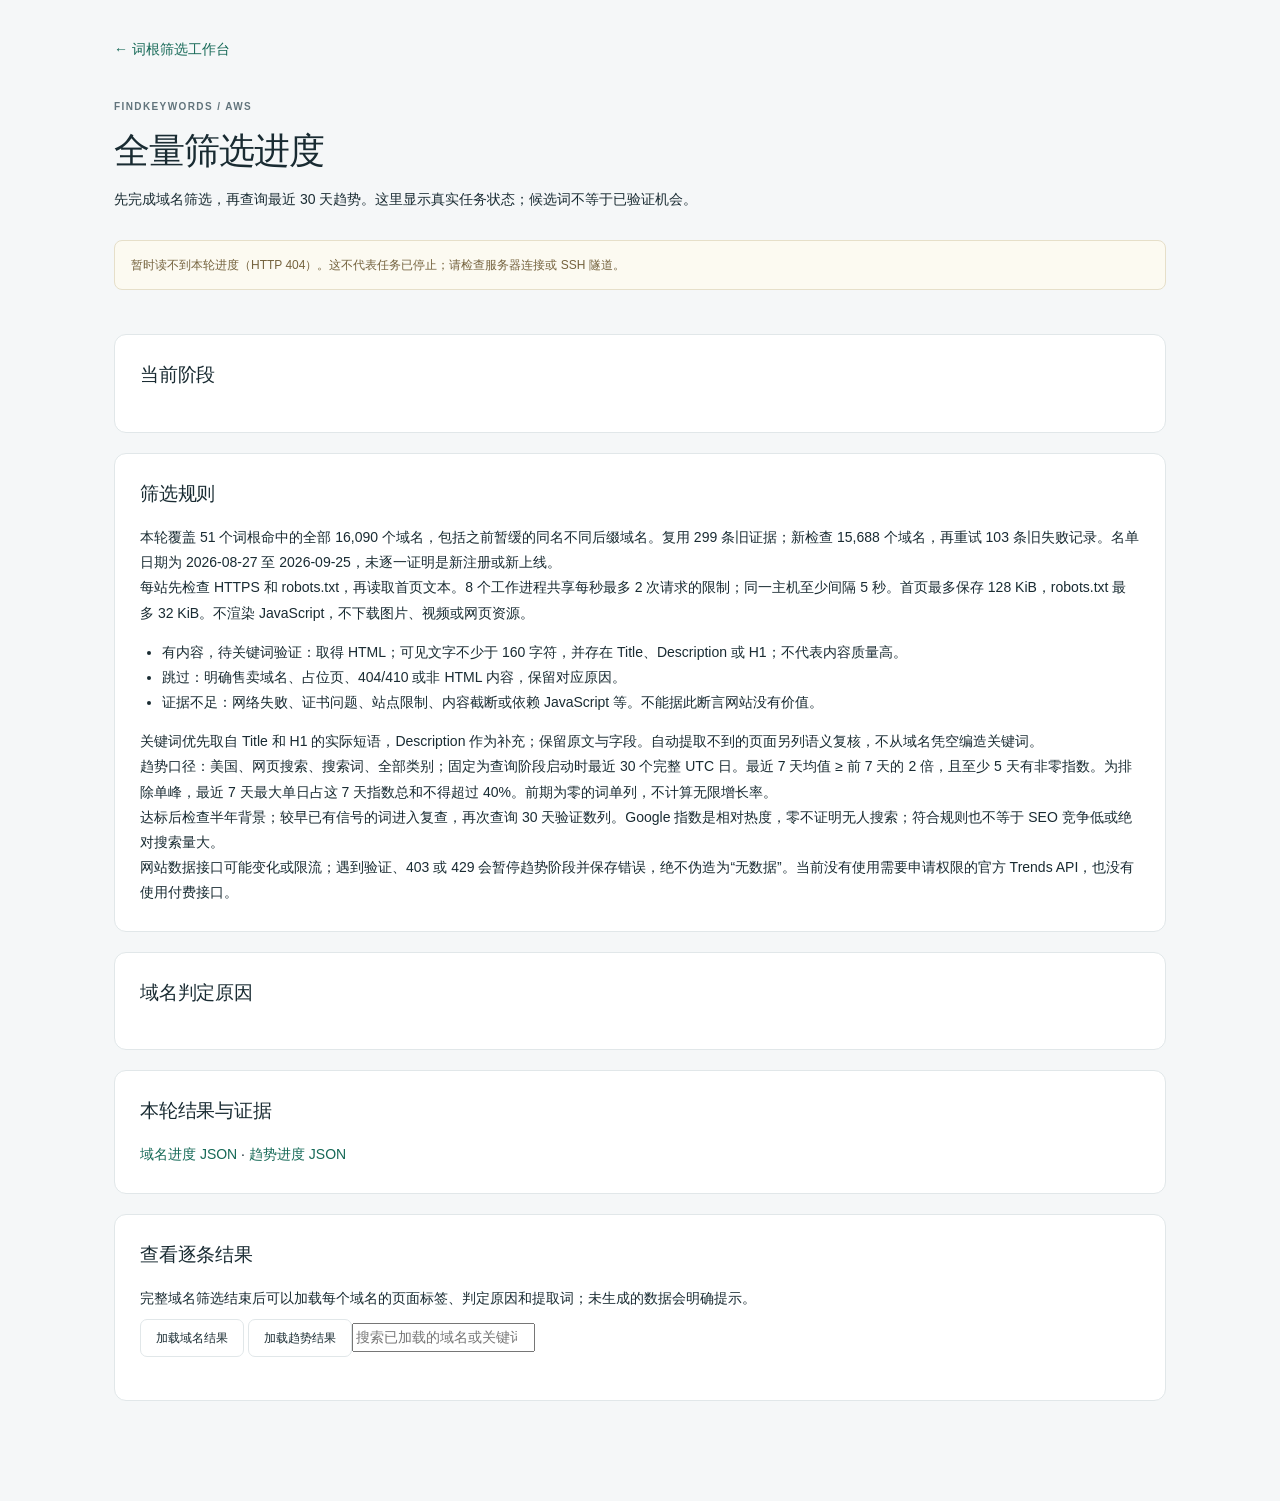
==== site/full-run.html @ 3d9334eb "Run all remaining root domains on AWS with sequential Trends review" ====
<!doctype html>
<html lang="zh-CN">
<head>
<meta charset="utf-8"><meta name="viewport" content="width=device-width,initial-scale=1">
<meta http-equiv="Content-Security-Policy" content="default-src 'self'; script-src 'self'; style-src 'self'; connect-src 'self'; img-src 'self' data:; object-src 'none'; base-uri 'self'; form-action 'none'">
<title>AWS 全量筛选 · FindKeywords</title>
<link rel="stylesheet" href="styles.css"><link rel="stylesheet" href="full-run.css">
<script src="full-run.js" defer></script>
</head>
<body><main class="run-shell">
<a href="./#roots">← 词根筛选工作台</a>
<header class="run-header"><p class="eyebrow">FINDKEYWORDS / AWS</p><h1>全量筛选进度</h1><p>先完成域名筛选，再查询最近 30 天趋势。这里显示真实任务状态；候选词不等于已验证机会。</p></header>
<div id="live-state" class="notice" role="status">正在读取服务器记录…</div>
<section class="run-stats" id="run-stats" aria-label="覆盖进度"></section>
<section class="panel run-panel"><h2>当前阶段</h2><div id="run-stage"></div></section>
<section class="panel run-panel"><h2>筛选规则</h2>
<p>本轮覆盖 51 个词根命中的全部 16,090 个域名，包括之前暂缓的同名不同后缀域名。复用 299 条旧证据；新检查 15,688 个域名，再重试 103 条旧失败记录。名单日期为 2026-08-27 至 2026-09-25，未逐一证明是新注册或新上线。</p>
<p>每站先检查 HTTPS 和 robots.txt，再读取首页文本。8 个工作进程共享每秒最多 2 次请求的限制；同一主机至少间隔 5 秒。首页最多保存 128 KiB，robots.txt 最多 32 KiB。不渲染 JavaScript，不下载图片、视频或网页资源。</p>
<ul><li><strong>有内容，待关键词验证：</strong>取得 HTML；可见文字不少于 160 字符，并存在 Title、Description 或 H1；不代表内容质量高。</li><li><strong>跳过：</strong>明确售卖域名、占位页、404/410 或非 HTML 内容，保留对应原因。</li><li><strong>证据不足：</strong>网络失败、证书问题、站点限制、内容截断或依赖 JavaScript 等。不能据此断言网站没有价值。</li></ul>
<p>关键词优先取自 Title 和 H1 的实际短语，Description 作为补充；保留原文与字段。自动提取不到的页面另列语义复核，不从域名凭空编造关键词。</p>
<p>趋势口径：美国、网页搜索、搜索词、全部类别；固定为查询阶段启动时最近 30 个完整 UTC 日。最近 7 天均值 ≥ 前 7 天的 2 倍，且至少 5 天有非零指数。为排除单峰，最近 7 天最大单日占这 7 天指数总和不得超过 40%。前期为零的词单列，不计算无限增长率。</p>
<p>达标后检查半年背景；较早已有信号的词进入复查，再次查询 30 天验证数列。Google 指数是相对热度，零不证明无人搜索；符合规则也不等于 SEO 竞争低或绝对搜索量大。</p>
<p>网站数据接口可能变化或限流；遇到验证、403 或 429 会暂停趋势阶段并保存错误，绝不伪造为“无数据”。当前没有使用需要申请权限的官方 Trends API，也没有使用付费接口。</p>
</section>
<section class="panel run-panel"><h2>域名判定原因</h2><div id="run-reasons"></div></section>
<section class="panel run-panel"><h2>本轮结果与证据</h2><div id="run-results"></div><p><a href="full-run-status.json" target="_blank" rel="noopener">域名进度 JSON</a> · <a href="full-trends-status.json" target="_blank" rel="noopener">趋势进度 JSON</a></p></section>
<section class="panel run-panel"><h2>查看逐条结果</h2><p id="detail-help">完整域名筛选结束后可以加载每个域名的页面标签、判定原因和提取词；未生成的数据会明确提示。</p><button class="btn btn-secondary" id="load-details">加载域名结果</button> <button class="btn btn-secondary" id="load-trends">加载趋势结果</button><input class="control" id="detail-search" type="search" placeholder="搜索已加载的域名或关键词" aria-label="搜索已加载结果"><div id="details-output"></div></section>
</main></body></html>
---- site/styles.css ----
:root{--bg:#f5f7f8;--paper:#fff;--ink:#192b32;--muted:#62747c;--line:#e1e7e9;--accent:#166957;--accent-soft:#e8f3ee;--amber:#865b19;--amber-bg:#fcf4e6;--blue:#365d84;--radius:12px;font-family:-apple-system,BlinkMacSystemFont,"Segoe UI","PingFang SC","Microsoft YaHei",sans-serif;color:var(--ink);background:var(--bg);font-synthesis:none}*{box-sizing:border-box}body{margin:0;font-size:14px;line-height:1.6}button,input,select{font:inherit}button,a,input,select{touch-action:manipulation}a{color:var(--accent);text-decoration:none}a:hover{text-decoration:underline}button{cursor:pointer}button:disabled{cursor:default;opacity:.55}button:focus-visible,a:focus-visible,input:focus-visible,select:focus-visible,summary:focus-visible,[tabindex]:focus-visible{outline:3px solid #84b9a7;outline-offset:3px}button,input,select{color:var(--ink)}h1,h2,h3,p{margin:0}h1{font-size:30px;line-height:1.4;font-weight:650;letter-spacing:-.8px}h2{font-size:18px;font-weight:650;letter-spacing:-.2px}h3{font-size:15px;font-weight:650}small,.subtle{color:var(--muted)}.subtle{font-size:13px}.mono,.numeric{font-variant-numeric:tabular-nums}.mono{font-family:ui-monospace,SFMono-Regular,Menlo,monospace}.skip-link{position:fixed;top:-60px;left:20px;background:var(--paper);padding:10px 16px;z-index:100}.skip-link:focus{top:10px}.app-shell{display:grid;grid-template-columns:224px minmax(0,1fr);min-height:100dvh}.sidebar{position:sticky;top:0;height:100dvh;background:var(--paper);border-right:1px solid var(--line);padding:29px 18px 20px;display:flex;flex-direction:column}.brand{display:flex;align-items:center;gap:11px;color:var(--ink);font-size:17px;font-weight:680;letter-spacing:-.4px;margin:0 6px 42px}.brand:hover{text-decoration:none}.brand small{display:block;font-size:10px;letter-spacing:1.7px;font-weight:400;margin-top:2px}.brand-mark{display:grid;place-items:center;background:var(--accent);border-radius:9px;color:#fff;min-width:35px;height:38px;font-size:26px;line-height:1;font-weight:700;position:relative;padding-right:9px}.brand-mark span{font-size:15px;position:absolute;right:6px;bottom:7px}.nav-label{font-size:10px;color:#7c8b90;letter-spacing:1.8px;margin:0 14px 10px}nav{display:grid;gap:5px}nav a{padding:11px 13px;border-radius:8px;display:flex;align-items:center;gap:11px;color:#576a72;font-size:13px;font-weight:520;transition:background .15s}nav a:hover{background:#f5f7f7;text-decoration:none}nav a.active{background:var(--accent-soft);color:var(--accent);font-weight:650}.nav-icon{font-size:20px;width:22px;text-align:center;line-height:20px;font-family:system-ui}.nav-count{margin-left:auto;font-size:11px;color:#7c8b90;font-variant-numeric:tabular-nums}.sidebar-bottom{margin-top:auto;border-top:1px solid var(--line);padding:20px 12px 0;font-size:11px;color:var(--muted)}.sidebar-bottom p{font-size:13px;font-variant-numeric:tabular-nums;color:var(--ink);margin:7px 0 5px}.sidebar-bottom small{font-size:10px}.snapshot-dot{display:inline-block;width:6px;height:6px;background:var(--accent);border-radius:50%;margin-right:5px}.workspace{min-width:0}.topbar{height:70px;border-bottom:1px solid var(--line);padding:0 36px;display:flex;align-items:center;justify-content:space-between;gap:15px;background:rgba(255,255,255,.8)}.breadcrumb{font-size:12px;color:var(--muted)}.breadcrumb span{padding:0 12px;color:#c0cbcf}.breadcrumb strong{font-weight:500;color:var(--ink)}.top-actions{display:flex;align-items:center;gap:24px}.market{font-size:11px;color:var(--muted)}.quick-search{border:1px solid var(--line);background:var(--paper);padding:6px 10px;border-radius:6px;font-size:11px;color:var(--muted)}kbd{display:inline-block;font-family:inherit;border:1px solid var(--line);border-radius:3px;font-size:10px;padding:0 5px;margin-left:23px;color:#8a999f}main{max-width:1530px;margin:auto;padding:36px 36px 60px;min-height:calc(100dvh - 122px)}.app-footer{padding:16px 36px;border-top:1px solid var(--line);display:flex;justify-content:space-between;font-size:10px;color:#7c8b90;gap:10px}.page-header{display:flex;justify-content:space-between;align-items:flex-start;gap:25px;margin-bottom:27px}.page-header p{color:var(--muted);font-size:13px;margin-top:7px;max-width:720px;line-height:1.8}.eyebrow{font-size:10px;letter-spacing:1.4px;color:var(--muted);font-weight:600;margin-bottom:9px}.btn{border:1px solid var(--accent);background:var(--accent);color:#fff;display:inline-flex;justify-content:center;align-items:center;gap:8px;white-space:nowrap;padding:9px 15px;border-radius:7px;font-size:12px;font-weight:550;line-height:1.5}.btn:hover{background:#115342;color:#fff;text-decoration:none}.btn-secondary{border-color:var(--line);background:var(--paper);color:var(--ink)}.btn-secondary:hover{background:#f1f5f3;color:var(--ink)}.btn-text{padding:0;border:0;background:none;color:var(--accent);font-size:12px}.btn-small{padding:6px 10px;font-size:11px}.section-heading{display:flex;justify-content:space-between;align-items:center;gap:18px;margin:28px 0 13px}.section-heading p{font-size:12px;color:var(--muted);margin-top:4px}.section-heading:first-child{margin-top:0}.panel{background:var(--paper);border:1px solid var(--line);border-radius:var(--radius);padding:24px;min-width:0}.panel h2+p,.panel h3+p{margin-top:7px}.panel+.panel{margin-top:20px}.metric-strip{display:grid;grid-template-columns:repeat(4,minmax(0,1fr));background:var(--paper);border:1px solid var(--line);border-radius:var(--radius);margin-bottom:24px;padding:23px 0}.metric-item{padding:0 25px;position:relative}.metric-item+.metric-item{border-left:1px solid var(--line)}.metric-item span{font-size:11px;color:var(--muted)}.metric-item strong{display:block;font-size:30px;line-height:1.4;letter-spacing:-1px;font-weight:600;font-variant-numeric:tabular-nums}.metric-item small{font-size:10px;display:block;margin-top:4px}.overview-grid{display:grid;grid-template-columns:1.2fr 1fr;gap:20px}.feature-panel{padding:23px 25px;display:flex;flex-direction:column}.feature-panel .feature-title{font-size:21px;line-height:1.4;margin:12px 0 5px;letter-spacing:-.5px}.feature-number{font-size:27px;line-height:1.4;margin-top:21px;font-weight:580;letter-spacing:-.8px;font-variant-numeric:tabular-nums}.feature-number small{font-size:11px;font-weight:400;letter-spacing:0}.feature-chart{margin:19px 0 5px;min-height:94px}.feature-chart svg{display:block;width:100%;height:95px}.feature-bottom{margin-top:auto;padding-top:15px;display:flex;align-items:center;justify-content:space-between;gap:12px;border-top:1px solid var(--line)}.tag{display:inline-flex;align-items:center;gap:5px;white-space:nowrap;border:1px solid var(--line);border-radius:5px;font-size:10px;padding:3px 7px;color:var(--muted);font-weight:500;line-height:1.5}.tag-review{color:var(--accent);background:var(--accent-soft);border-color:#d6e9df}.tag-cooling{color:var(--blue);background:#eef3f8;border-color:#dfe7f0}.tag-insufficient{color:var(--amber);background:var(--amber-bg);border-color:#efe3cc}.tag-pending{background:#f3f5f6;color:#66777f}.notice{border-radius:8px;border:1px solid #e6dfc9;background:#fcfaf1;color:#75633e;padding:13px 16px;font-size:12px;line-height:1.85}.notice a{color:inherit;text-decoration:underline}.notice strong{font-weight:650}.overview-note{margin-top:20px;display:flex;gap:14px;align-items:flex-start}.overview-note strong{white-space:nowrap}.cooling-item{display:flex;gap:12px;align-items:center;padding:16px 0;border-bottom:1px solid var(--line)}.cooling-item:last-child{border:0}.cooling-item>a{font-size:13px;color:var(--ink);font-weight:550}.cooling-item svg{width:110px;height:30px;margin-left:auto;flex-shrink:0}.cooling-item .decline{font-size:11px;color:var(--blue);font-variant-numeric:tabular-nums;min-width:40px;text-align:right}.flow{display:grid;grid-template-columns:repeat(4,minmax(0,1fr));border:1px solid var(--line);border-radius:10px;background:var(--paper);overflow:hidden}.flow-step{padding:22px 24px;position:relative}.flow-step+.flow-step{border-left:1px solid var(--line)}.flow-step small{font-size:10px}.flow-step b{display:block;font-size:23px;font-weight:550;font-variant-numeric:tabular-nums;margin:6px 0}.flow-step p{font-size:11px;color:var(--muted)}.toolbar{display:flex;gap:10px;align-items:center;flex-wrap:wrap;margin:18px 0 16px}.search-field{position:relative;flex:1;min-width:230px}.search-field input{padding-left:34px;width:100%}.search-symbol{position:absolute;left:12px;top:6px;font-size:20px;color:#849399}.field input,.field select,input.search-input,select.control{background:var(--paper);border:1px solid #d6dfe2;border-radius:7px;padding:10px 12px;font-size:12px;min-height:39px}.search-field .search-input{padding-left:34px}.field{display:flex;flex-direction:column;gap:7px;font-size:12px;color:var(--muted)}.field input,.field select{color:var(--ink);width:100%}select.control{min-width:145px;max-width:280px}.filter-tabs{display:flex;gap:7px;flex-wrap:wrap}.filter-tab{padding:6px 11px;background:transparent;border:1px solid transparent;border-radius:6px;font-size:11px;color:var(--muted)}.filter-tab span{font-size:10px;margin-left:7px;color:#83949b;font-variant-numeric:tabular-nums}.filter-tab.active{background:var(--paper);border-color:var(--line);color:var(--ink);box-shadow:0 1px 2px #243e4510}.filter-tab:hover{background:#edf2f2}.table-meta{display:flex;justify-content:space-between;gap:10px;margin:14px 0 10px;font-size:11px;color:var(--muted)}.table-wrap{overflow:auto;border:1px solid var(--line);border-radius:10px;background:var(--paper)}table{border-collapse:collapse;width:100%;text-align:left}th{font-size:10px;color:var(--muted);font-weight:550;letter-spacing:.3px;background:#fafcfc;padding:13px 16px;white-space:nowrap;border-bottom:1px solid var(--line)}td{padding:15px 16px;border-bottom:1px solid #edf0f1;vertical-align:middle;font-size:12px}tbody tr:last-child td{border-bottom:0}.keyword-table{min-width:860px}.keyword-table td:first-child{width:40px;padding-right:0}.keyword-table td:nth-child(2){min-width:210px}.keyword-link{font-weight:600;color:var(--ink);font-size:13px}.keyword-group{display:block;color:#7c8b92;font-size:10px;margin-top:4px}.row-spark{width:130px;height:32px;display:block}.row-estimate{font-variant-numeric:tabular-nums;white-space:nowrap;font-weight:550;font-size:12px}.domain-small{font-size:11px;color:var(--muted);overflow-wrap:anywhere;max-width:210px}.star-button{background:none;border:0;color:#a8b6bc;font-size:22px;line-height:1;padding:5px;border-radius:5px}.star-button.saved{color:var(--accent)}.star-button:hover{background:var(--accent-soft)}.row-hover:hover{background:#fafdfb}.empty-state{padding:55px 20px;text-align:center;color:var(--muted)}.empty-state h3{color:var(--ink);margin-bottom:8px}.empty-state .btn{margin-top:16px}.back-link{display:inline-flex;color:var(--muted);font-size:11px;gap:8px;align-items:center;margin-bottom:18px}.detail-title{display:flex;align-items:center;gap:12px;min-width:0}.detail-title h1{overflow-wrap:anywhere;font-size:29px}.detail-meta{display:flex;flex-wrap:wrap;align-items:center;gap:10px;margin-top:10px;font-size:11px;color:var(--muted)}.detail-grid{display:grid;grid-template-columns:minmax(0,1.65fr) minmax(260px,1fr);gap:20px;align-items:start}.chart-panel{padding:22px 22px 15px}.chart-heading{display:flex;justify-content:space-between;gap:12px;align-items:flex-start;margin-bottom:17px}.chart-tools{display:flex;align-items:center;gap:10px;flex-wrap:wrap}.chart-tools select{font-size:11px;max-width:100%;min-width:145px}.checkbox-label{display:flex;align-items:center;gap:6px;font-size:11px;color:var(--muted);white-space:nowrap}.checkbox-label input{accent-color:var(--accent)}.chart-canvas{width:100%;display:block;overflow:visible;touch-action:pan-y}.chart-svg text{font-family:inherit;font-size:10px;fill:#7d8d94}.chart-svg .gridline{stroke:#e9eef0;stroke-width:1}.chart-svg .crosshair{stroke:#879d94;stroke-dasharray:3 4}.chart-readout{display:flex;gap:12px;flex-wrap:wrap;align-items:center;min-height:40px;font-size:11px;margin-top:8px}.chart-readout strong{font-variant-numeric:tabular-nums}.legend-item{display:inline-flex;align-items:center;gap:5px;max-width:240px}.legend-line{display:inline-block;width:13px;height:3px;border-radius:2px;background:var(--accent)}input.date-slider{width:100%;accent-color:var(--accent);height:15px;margin:0 0 6px}.chart-context{font-size:10px;color:var(--muted);line-height:1.8;border-top:1px solid var(--line);padding-top:11px;margin-top:8px;overflow-wrap:anywhere}.chart-context a{font-size:11px}.chart-capture-meta{margin-top:7px}.small-metrics{display:grid;grid-template-columns:repeat(4,1fr);margin:20px 0 0;padding-top:17px;border-top:1px solid var(--line);gap:15px}.small-metrics span{font-size:10px;color:var(--muted);display:block}.small-metrics strong{font-size:18px;line-height:1.8;font-weight:550;font-variant-numeric:tabular-nums}.source-quote{border-left:3px solid #b8d6c6;background:#f5faf7;padding:13px 15px;margin:15px 0;font-size:13px;line-height:1.9;overflow-wrap:anywhere}.evidence-list{display:grid;grid-template-columns:78px minmax(0,1fr);gap:9px 12px;font-size:11px;margin:16px 0 0}.evidence-list dt{color:var(--muted)}.evidence-list dd{margin:0;overflow-wrap:anywhere}.detail-side{display:grid;gap:20px}.detail-side .panel+.panel{margin-top:0}.source-text{font-size:12px;line-height:1.95;color:#526870;margin-top:12px}.estimate-big{font-size:29px;letter-spacing:-.8px;font-weight:600;line-height:1.5;margin:14px 0 3px;font-variant-numeric:tabular-nums}.mini-table td,.mini-table th{font-size:11px;padding:11px 12px}.mini-table td{font-variant-numeric:tabular-nums}.detail-section{margin-top:22px}.data-disclosure{margin-top:20px;background:var(--paper);border:1px solid var(--line);border-radius:9px;padding:15px 19px}.data-disclosure summary{cursor:pointer;font-size:12px;color:var(--accent)}.raw-data{max-height:340px;overflow:auto;margin-top:14px}.raw-data table{font-size:11px}.raw-data th{position:sticky;top:0}.raw-data td{padding:7px 12px}.domain-table{min-width:850px}.domain-table td{vertical-align:top}.domain-name{font-weight:600;font-size:13px}.domain-info{font-size:11px;line-height:1.8;color:var(--muted);max-width:420px;margin-top:6px}.domain-table details{font-size:11px;margin-top:7px}.domain-table summary{cursor:pointer;color:var(--accent)}.domain-table .evidence-list{grid-template-columns:64px 1fr}.domain-keywords{display:flex;flex-wrap:wrap;gap:5px;margin-top:9px}.method-grid{display:grid;grid-template-columns:repeat(4,minmax(0,1fr));gap:12px;margin:15px 0 24px}.method-step{padding:18px;background:var(--paper);border:1px solid var(--line);border-radius:9px;min-width:0}.method-step p{font-size:12px;margin-top:9px;color:var(--muted);line-height:1.85}.method-step h3{font-size:14px}.method-step strong{font-variant-numeric:tabular-nums}.method-step .tag{margin-bottom:9px}.method-step ul{padding-left:16px;font-size:12px;color:var(--muted)}.method-grid .panel{padding:18px}.formula-box{background:#f2f7f5;border:1px solid #d8e8de;border-radius:9px;padding:18px;margin:15px 0;font-size:16px;font-variant-numeric:tabular-nums;line-height:1.8;overflow-wrap:anywhere}.word-list{display:flex;flex-wrap:wrap;gap:7px;margin-top:15px}.word-list code{background:#f1f5f3;border-radius:5px;padding:5px 8px;font-size:11px;color:#426254}.method-copy{line-height:1.95;font-size:13px}.method-copy p{margin:10px 0}.method-copy ol,.method-copy ul{padding-left:20px;color:#526870}.method-two-col{display:grid;grid-template-columns:1fr 1fr;gap:20px}.resource-grid{display:grid;grid-template-columns:1fr 1fr;gap:15px}.resource-card{border:1px solid var(--line);background:var(--paper);padding:23px;border-radius:10px;display:flex;align-items:flex-start;gap:15px}.resource-type{width:42px;min-width:42px;height:48px;border:1px solid #cfddd8;border-radius:6px;background:#f2f7f4;display:grid;place-items:center;color:var(--accent);font-size:10px;font-weight:600}.resource-card h3{font-size:14px}.resource-card p{font-size:12px;color:var(--muted);margin:7px 0 10px;line-height:1.85}.resource-card a{font-size:11px}.source-meta{display:grid;grid-template-columns:1fr 1fr;gap:15px;font-size:12px;margin-bottom:23px}.source-meta strong{display:block;margin-bottom:5px}.toast{position:fixed;bottom:26px;left:50%;transform:translate(-50%,20px);opacity:0;pointer-events:none;padding:10px 17px;background:#203e33;color:#fff;font-size:12px;border-radius:8px;box-shadow:0 4px 20px #18352b20;transition:.18s;z-index:100}.toast.visible{opacity:1;transform:translate(-50%,0)}.loading-state{padding:70px 20px;text-align:center;color:var(--muted)}.error-state{max-width:650px;margin:60px auto}.export-note{font-size:10px;color:var(--muted);margin:10px 0}.mobile-only{display:none}code{font-size:.93em;overflow-wrap:anywhere}blockquote{margin:0}hr{border:0;border-top:1px solid var(--line);margin:22px 0}input[type=number]{font-variant-numeric:tabular-nums}[hidden]{display:none!important}
@media(min-width:1500px){main{padding-top:44px}.overview-grid{grid-template-columns:1.22fr 1fr}.feature-chart svg{height:120px}}
@media(max-width:1120px){.app-shell{grid-template-columns:192px 1fr}.sidebar{padding:25px 11px}.brand{font-size:15px;gap:8px}.brand small{font-size:9px;letter-spacing:1px}main{padding:28px 24px 50px}.topbar{padding:0 24px}.detail-grid{grid-template-columns:1fr}.detail-side{grid-template-columns:1fr 1fr}.method-grid{grid-template-columns:repeat(2,1fr)}.metric-item{padding:0 18px}.metric-item strong{font-size:26px}.cooling-item svg{width:75px}.flow-step{padding:18px}.app-footer{padding:15px 24px}.overview-grid{gap:15px}.feature-panel{padding:20px}}
@media(max-width:800px){.app-shell{display:block}.sidebar{position:static;height:auto;padding:15px 20px 0;border-right:0;border-bottom:1px solid var(--line)}.brand{margin:0 0 16px;font-size:16px}.brand-mark{height:32px;min-width:30px;font-size:22px}.brand-mark span{bottom:5px;font-size:13px}.brand small{display:none}.nav-label,.sidebar-bottom{display:none}nav{display:flex;gap:1px;overflow:auto;margin:0 -6px;padding-bottom:10px}nav a{white-space:nowrap;padding:8px 10px;font-size:12px;gap:6px}.nav-icon{display:none}.nav-count{font-size:9px}.topbar{height:51px;padding:0 20px}.market{display:none}.quick-search{padding:4px 8px}main{padding:25px 20px 45px;min-height:calc(100dvh - 235px)}.page-header{margin-bottom:20px}h1{font-size:25px}.page-header p{font-size:12px}.page-header>.btn{padding:8px 11px;font-size:11px}.overview-grid{grid-template-columns:1fr}.feature-panel{padding:21px}.cooling-item svg{width:140px}.flow{grid-template-columns:repeat(2,1fr)}.flow-step:nth-child(3){border-left:0}.flow-step:nth-child(n+3){border-top:1px solid var(--line)}.detail-side{grid-template-columns:1fr}.resource-grid{grid-template-columns:1fr}.app-footer{padding:15px 20px;flex-direction:column;font-size:10px;gap:4px}.overview-note{display:block}.overview-note strong{display:block;margin-bottom:4px}.method-two-col{grid-template-columns:1fr}.toolbar{gap:8px}.search-field{flex-basis:100%}.toolbar select.control{flex:1;min-width:120px;max-width:none}.detail-title h1{font-size:25px}.metric-strip{padding:16px 0}.metric-item{padding:0 12px}.metric-item strong{font-size:23px}.metric-item span{font-size:10px}.metric-item small{font-size:9px}.panel{padding:19px}.chart-panel{padding:17px 13px}.chart-tools{gap:8px}.chart-heading{flex-direction:column}.small-metrics{gap:9px}.small-metrics strong{font-size:16px}.source-meta{grid-template-columns:1fr}.chart-readout{gap:8px;font-size:10px}.legend-item{max-width:200px}.method-grid{gap:10px}.method-step{padding:14px}}
@media(max-width:440px){.metric-strip{grid-template-columns:1fr 1fr;gap:14px 0}.metric-item:nth-child(3){border-left:0}.metric-item strong{font-size:26px}.page-header{flex-wrap:wrap;gap:13px}.page-header>.btn{font-size:11px}.detail-title{align-items:flex-start}.method-grid{grid-template-columns:1fr}.filter-tabs{gap:1px}.filter-tab{padding:6px 8px}.filter-tab span{margin-left:4px}.top-actions{gap:8px}.breadcrumb{font-size:10px}.quick-search kbd{margin-left:10px}.chart-tools select{max-width:100%;min-width:120px}.feature-number{font-size:25px}main{padding-left:16px;padding-right:16px}.sidebar{padding-left:16px;padding-right:16px}}
@media(prefers-reduced-motion:reduce){*,*::before,*::after{animation:none!important;transition:none!important;scroll-behavior:auto!important}}@media print{.sidebar,.topbar,.app-footer,.star-button,.toolbar,.filter-tabs,.btn,.quick-search{display:none!important}.app-shell{display:block}main{padding:0}body{background:#fff}.panel,.table-wrap{break-inside:avoid}.keyword-table{min-width:0}td,th{padding:6px}.data-disclosure{display:none}}

.sr-only{position:absolute;width:1px;height:1px;padding:0;margin:-1px;overflow:hidden;clip:rect(0,0,0,0);white-space:nowrap;border:0}.legend-item svg{flex:none}.feature-chart{width:100%}.resource-card:hover{border-color:#a8c5b9}.resource-card h2 span{float:right;color:var(--muted)}.domain-keywords{gap:7px}.evidence-list dd{overflow-wrap:anywhere}.chart-readout{min-height:32px}.data-disclosure summary{cursor:pointer}.filter-tab span{margin-left:5px;font-size:11px;opacity:.75}
.overview-grid>.panel+.panel,.resource-grid>.panel+.panel{margin-top:0}.feature-panel .feature-title{display:flex;justify-content:space-between;align-items:center;gap:12px;margin:0 0 12px;letter-spacing:normal}.feature-title .eyebrow{margin:0}.feature-number>span{display:block;font-size:11px;font-weight:400;color:var(--muted);letter-spacing:0;margin-top:5px}.feature-chart{display:block;width:100%;height:95px;min-height:95px}.feature-bottom{font-size:10px}.feature-bottom a{white-space:nowrap}.flow-step span{display:block;font-size:11px;color:var(--muted)}.flow-step strong{display:block;font-size:26px;font-weight:600}.flow-step p{font-size:11px;color:var(--muted);margin-top:5px}.resource-card{display:block}.resource-card h2{margin:10px 0 7px}.resource-card p{font-size:12px;color:var(--muted)}.resource-card .source-meta{display:block;overflow-wrap:anywhere;margin-top:18px;font-size:10px;color:var(--muted)}.method-grid .field{display:flex;flex-direction:column;gap:6px}.field>select:not(.control),.field>input{background:#fff;border:1px solid var(--line);border-radius:6px;padding:9px 10px;width:100%;min-width:0}.toast.visible{opacity:1;transform:translate(-50%,0);visibility:visible}
---- site/full-run.css ----
.run-shell{max-width:1100px;margin:auto;padding:38px 24px 80px}.run-header{margin:38px 0 28px}.run-header h1{font-size:36px;letter-spacing:-1px;margin:10px 0}.run-header p,.run-panel p,.run-panel li{line-height:1.8}.run-stats{display:grid;grid-template-columns:repeat(4,1fr);gap:14px;margin:22px 0}.run-stat{border:1px solid var(--border,#ddd);border-radius:12px;padding:20px;background:#fff}.run-stat strong{display:block;font-size:30px;font-variant-numeric:tabular-nums;margin:10px 0}.run-stat small{color:#667064}.run-panel{padding:25px;margin:20px 0}.run-panel h2{font-size:19px;margin:0 0 16px}.run-panel ul{padding-left:22px}.run-reason-list{display:grid;grid-template-columns:repeat(2,1fr);gap:8px 24px}.run-reason{display:flex;justify-content:space-between;gap:16px;padding:9px 0;border-bottom:1px solid #eee}.run-panel code{overflow-wrap:anywhere}.run-progress{width:100%;height:12px;accent-color:#567e47;margin:12px 0}.run-panel details{padding:12px 0;border-bottom:1px solid #e5e7e2}.run-panel summary{cursor:pointer}.run-panel pre{white-space:pre-wrap;overflow-wrap:anywhere;background:#f5f6f3;padding:14px;max-height:420px;overflow:auto}.run-error{color:#963b29}.run-panel input{margin-top:12px;max-width:100%}#details-output{margin-top:18px} .run-mini{font-size:13px;color:#687065}@media(max-width:650px){.run-shell{padding:24px 16px}.run-stats{grid-template-columns:repeat(2,1fr)}.run-reason-list{grid-template-columns:1fr}.run-header h1{font-size:29px}}
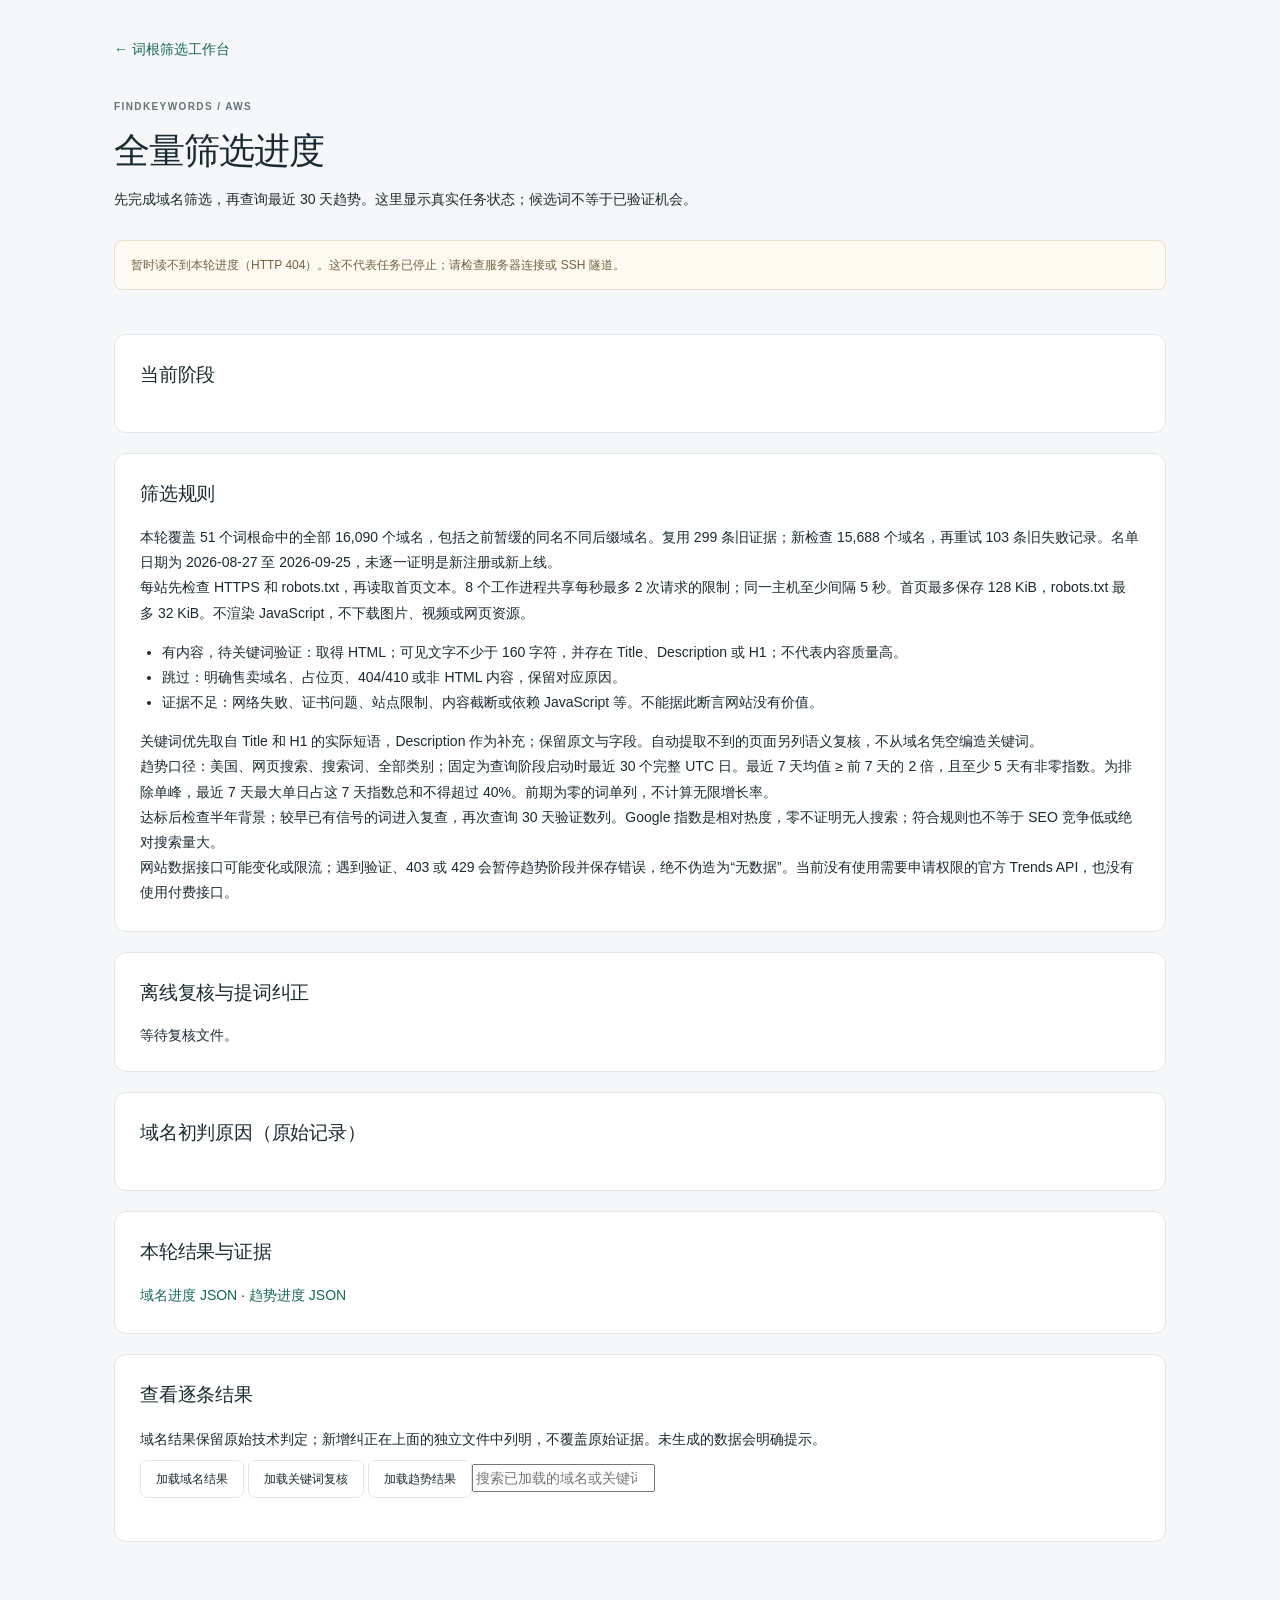
==== commit 96051365: "Audit complete AWS sweep and record Google Trends rate limit" ====
--- a/site/full-run.html
+++ b/site/full-run.html
@@ -22,7 +22,8 @@
 <p>达标后检查半年背景；较早已有信号的词进入复查，再次查询 30 天验证数列。Google 指数是相对热度，零不证明无人搜索；符合规则也不等于 SEO 竞争低或绝对搜索量大。</p>
 <p>网站数据接口可能变化或限流；遇到验证、403 或 429 会暂停趋势阶段并保存错误，绝不伪造为“无数据”。当前没有使用需要申请权限的官方 Trends API，也没有使用付费接口。</p>
 </section>
-<section class="panel run-panel"><h2>域名判定原因</h2><div id="run-reasons"></div></section>
+<section class="panel run-panel"><h2>离线复核与提词纠正</h2><div id="run-curation">等待复核文件。</div></section>
+<section class="panel run-panel"><h2>域名初判原因（原始记录）</h2><div id="run-reasons"></div></section>
 <section class="panel run-panel"><h2>本轮结果与证据</h2><div id="run-results"></div><p><a href="full-run-status.json" target="_blank" rel="noopener">域名进度 JSON</a> · <a href="full-trends-status.json" target="_blank" rel="noopener">趋势进度 JSON</a></p></section>
-<section class="panel run-panel"><h2>查看逐条结果</h2><p id="detail-help">完整域名筛选结束后可以加载每个域名的页面标签、判定原因和提取词；未生成的数据会明确提示。</p><button class="btn btn-secondary" id="load-details">加载域名结果</button> <button class="btn btn-secondary" id="load-trends">加载趋势结果</button><input class="control" id="detail-search" type="search" placeholder="搜索已加载的域名或关键词" aria-label="搜索已加载结果"><div id="details-output"></div></section>
+<section class="panel run-panel"><h2>查看逐条结果</h2><p id="detail-help">域名结果保留原始技术判定；新增纠正在上面的独立文件中列明，不覆盖原始证据。未生成的数据会明确提示。</p><button class="btn btn-secondary" id="load-details">加载域名结果</button> <button class="btn btn-secondary" id="load-reviewed">加载关键词复核</button> <button class="btn btn-secondary" id="load-trends">加载趋势结果</button><input class="control" id="detail-search" type="search" placeholder="搜索已加载的域名或关键词" aria-label="搜索已加载结果"><div id="details-output"></div></section>
 </main></body></html>
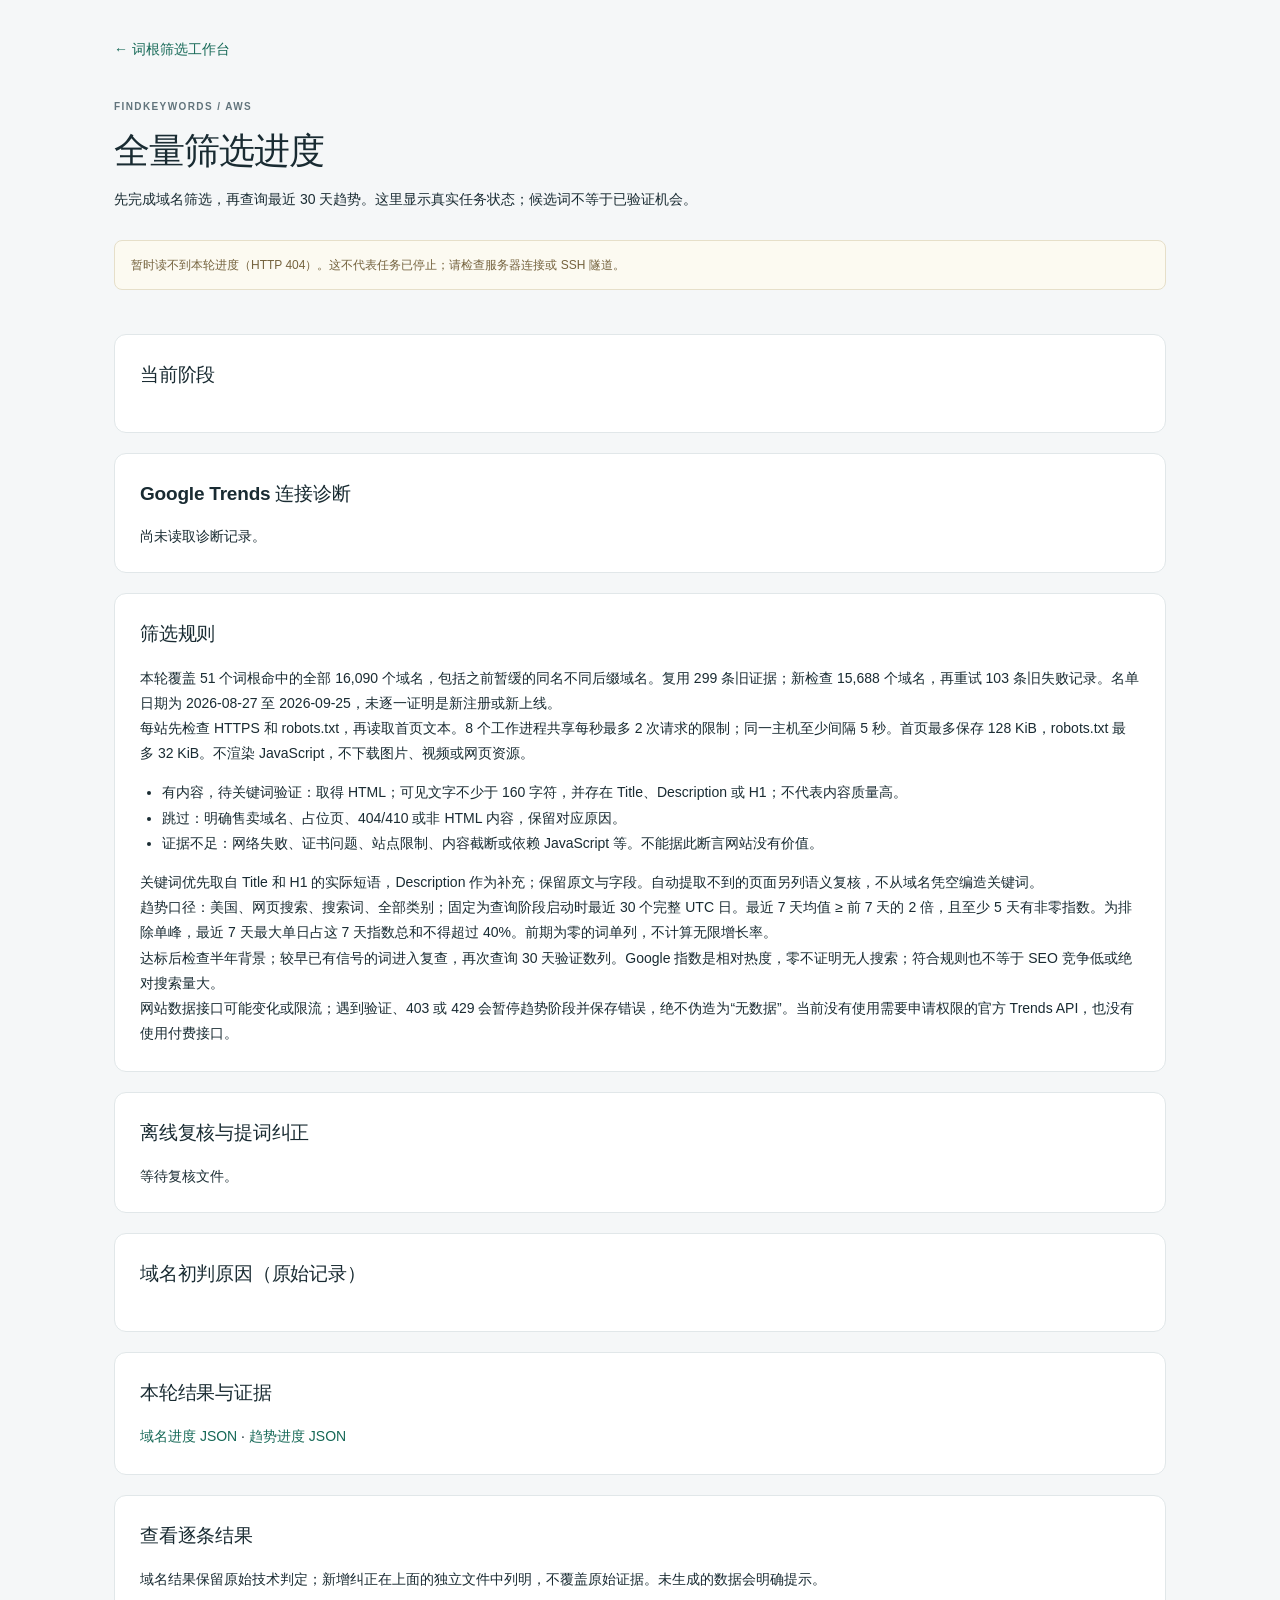
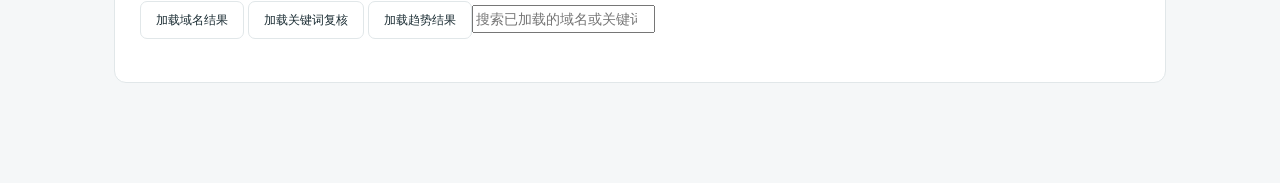
==== commit 9986aa36: "Document AWS and WARP Trends connection diagnostics" ====
--- a/site/full-run.html
+++ b/site/full-run.html
@@ -13,6 +13,7 @@
 <div id="live-state" class="notice" role="status">正在读取服务器记录…</div>
 <section class="run-stats" id="run-stats" aria-label="覆盖进度"></section>
 <section class="panel run-panel"><h2>当前阶段</h2><div id="run-stage"></div></section>
+<section class="panel run-panel"><h2>Google Trends 连接诊断</h2><div id="run-connection">尚未读取诊断记录。</div></section>
 <section class="panel run-panel"><h2>筛选规则</h2>
 <p>本轮覆盖 51 个词根命中的全部 16,090 个域名，包括之前暂缓的同名不同后缀域名。复用 299 条旧证据；新检查 15,688 个域名，再重试 103 条旧失败记录。名单日期为 2026-08-27 至 2026-09-25，未逐一证明是新注册或新上线。</p>
 <p>每站先检查 HTTPS 和 robots.txt，再读取首页文本。8 个工作进程共享每秒最多 2 次请求的限制；同一主机至少间隔 5 秒。首页最多保存 128 KiB，robots.txt 最多 32 KiB。不渲染 JavaScript，不下载图片、视频或网页资源。</p>
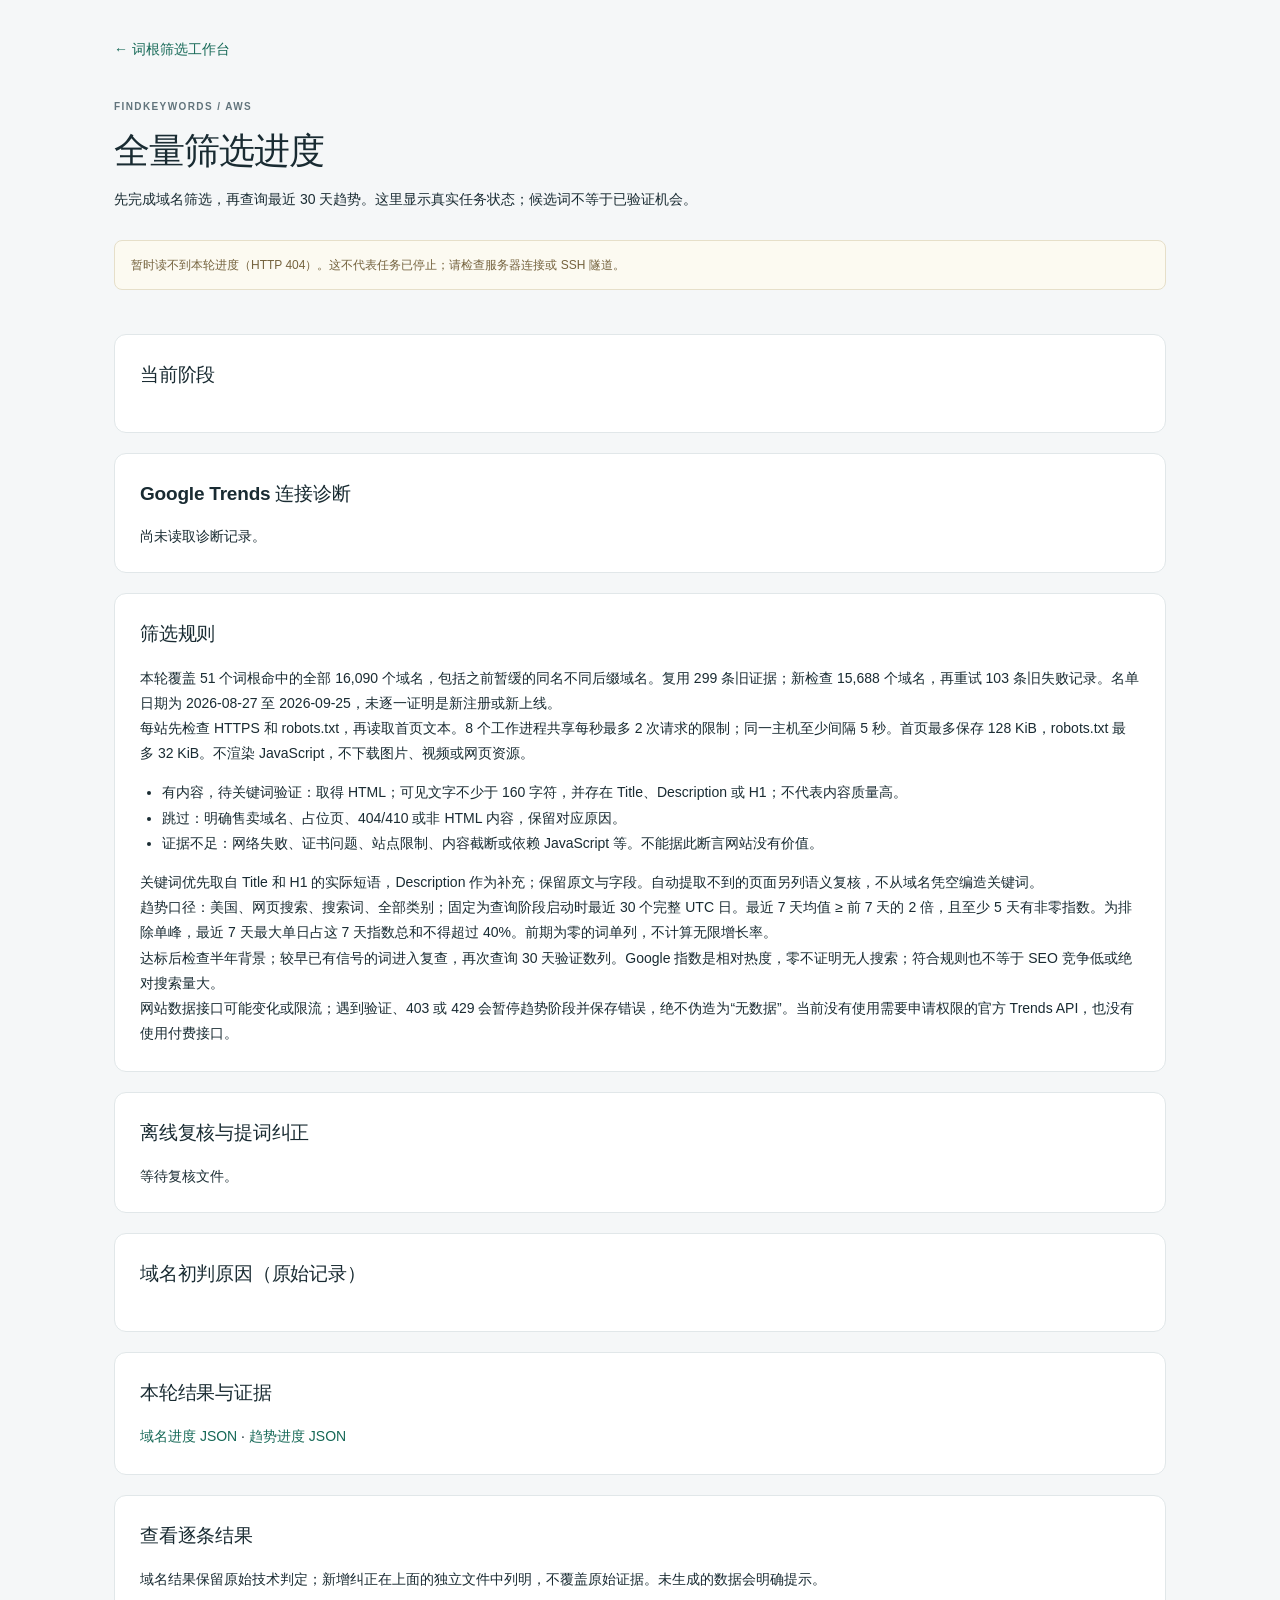
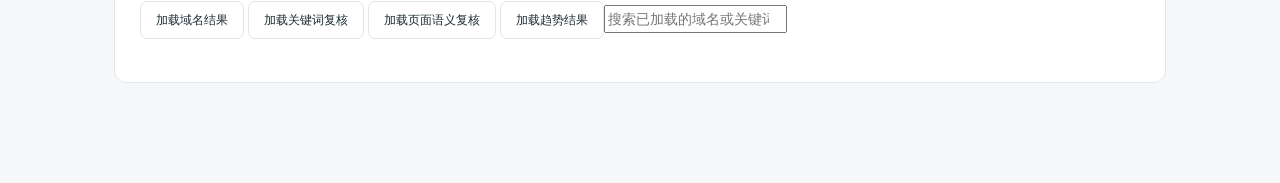
==== commit e8922719: "Persist evidence-backed semantic review batches and pending queues" ====
--- a/site/full-run.html
+++ b/site/full-run.html
@@ -26,5 +26,5 @@
 <section class="panel run-panel"><h2>离线复核与提词纠正</h2><div id="run-curation">等待复核文件。</div></section>
 <section class="panel run-panel"><h2>域名初判原因（原始记录）</h2><div id="run-reasons"></div></section>
 <section class="panel run-panel"><h2>本轮结果与证据</h2><div id="run-results"></div><p><a href="full-run-status.json" target="_blank" rel="noopener">域名进度 JSON</a> · <a href="full-trends-status.json" target="_blank" rel="noopener">趋势进度 JSON</a></p></section>
-<section class="panel run-panel"><h2>查看逐条结果</h2><p id="detail-help">域名结果保留原始技术判定；新增纠正在上面的独立文件中列明，不覆盖原始证据。未生成的数据会明确提示。</p><button class="btn btn-secondary" id="load-details">加载域名结果</button> <button class="btn btn-secondary" id="load-reviewed">加载关键词复核</button> <button class="btn btn-secondary" id="load-trends">加载趋势结果</button><input class="control" id="detail-search" type="search" placeholder="搜索已加载的域名或关键词" aria-label="搜索已加载结果"><div id="details-output"></div></section>
+<section class="panel run-panel"><h2>查看逐条结果</h2><p id="detail-help">域名结果保留原始技术判定；新增纠正在上面的独立文件中列明，不覆盖原始证据。未生成的数据会明确提示。</p><button class="btn btn-secondary" id="load-details">加载域名结果</button> <button class="btn btn-secondary" id="load-reviewed">加载关键词复核</button> <button class="btn btn-secondary" id="load-semantic">加载页面语义复核</button> <button class="btn btn-secondary" id="load-trends">加载趋势结果</button><input class="control" id="detail-search" type="search" placeholder="搜索已加载的域名或关键词" aria-label="搜索已加载结果"><div id="details-output"></div></section>
 </main></body></html>
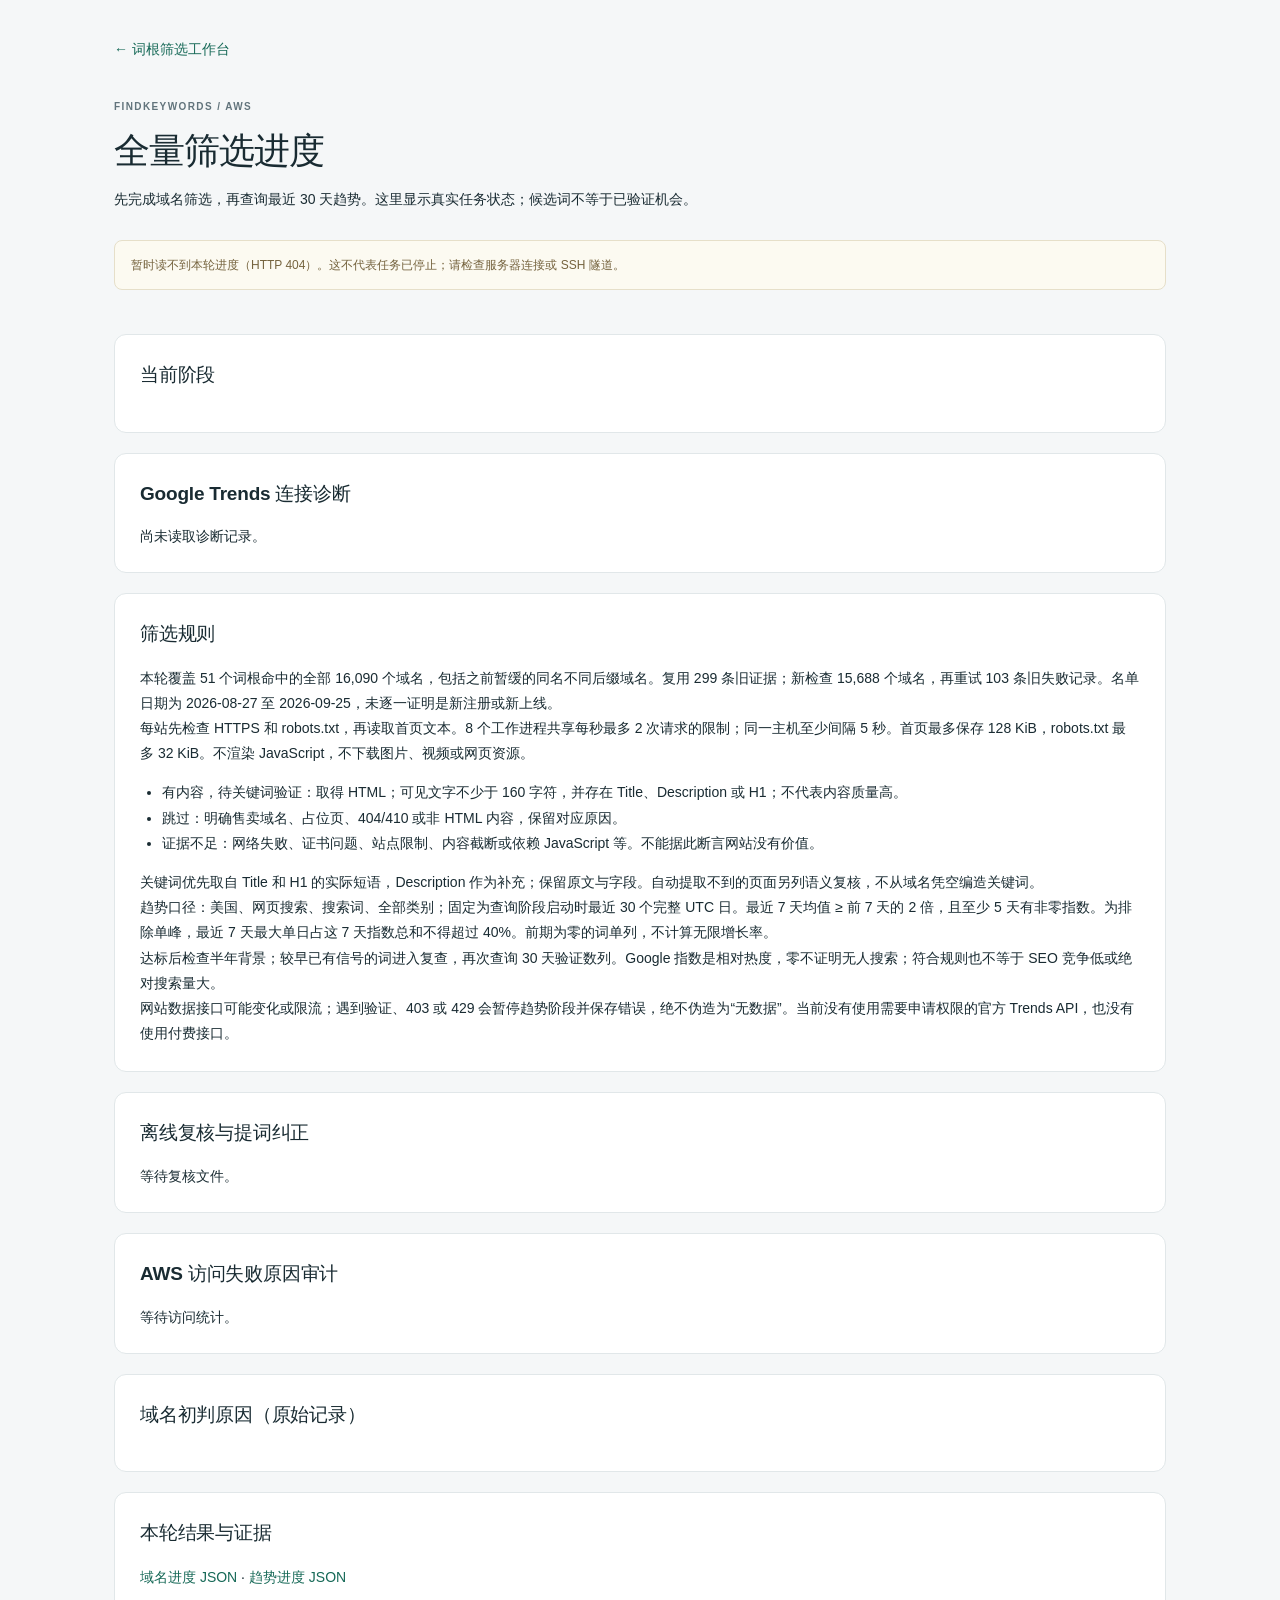
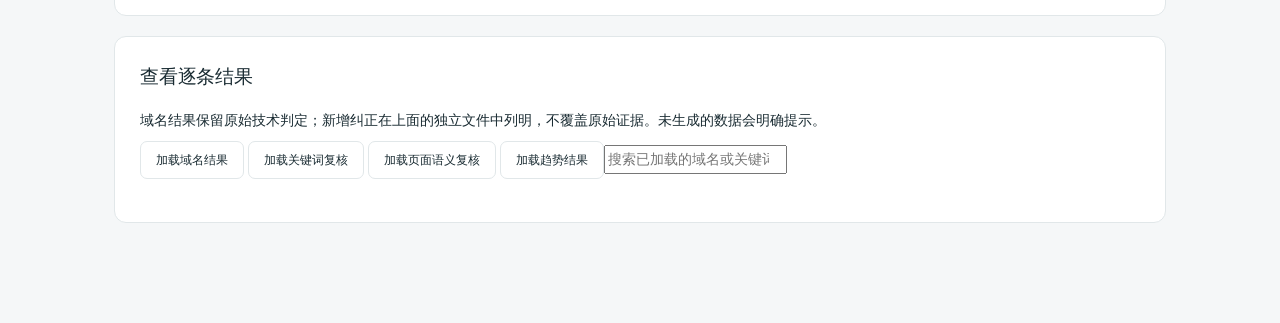
==== commit 78316362: "Audit AWS access restrictions separately from crawler limitations" ====
--- a/site/full-run.html
+++ b/site/full-run.html
@@ -24,6 +24,7 @@
 <p>网站数据接口可能变化或限流；遇到验证、403 或 429 会暂停趋势阶段并保存错误，绝不伪造为“无数据”。当前没有使用需要申请权限的官方 Trends API，也没有使用付费接口。</p>
 </section>
 <section class="panel run-panel"><h2>离线复核与提词纠正</h2><div id="run-curation">等待复核文件。</div></section>
+<section class="panel run-panel"><h2>AWS 访问失败原因审计</h2><div id="run-access-audit">等待访问统计。</div></section>
 <section class="panel run-panel"><h2>域名初判原因（原始记录）</h2><div id="run-reasons"></div></section>
 <section class="panel run-panel"><h2>本轮结果与证据</h2><div id="run-results"></div><p><a href="full-run-status.json" target="_blank" rel="noopener">域名进度 JSON</a> · <a href="full-trends-status.json" target="_blank" rel="noopener">趋势进度 JSON</a></p></section>
 <section class="panel run-panel"><h2>查看逐条结果</h2><p id="detail-help">域名结果保留原始技术判定；新增纠正在上面的独立文件中列明，不覆盖原始证据。未生成的数据会明确提示。</p><button class="btn btn-secondary" id="load-details">加载域名结果</button> <button class="btn btn-secondary" id="load-reviewed">加载关键词复核</button> <button class="btn btn-secondary" id="load-semantic">加载页面语义复核</button> <button class="btn btn-secondary" id="load-trends">加载趋势结果</button><input class="control" id="detail-search" type="search" placeholder="搜索已加载的域名或关键词" aria-label="搜索已加载结果"><div id="details-output"></div></section>
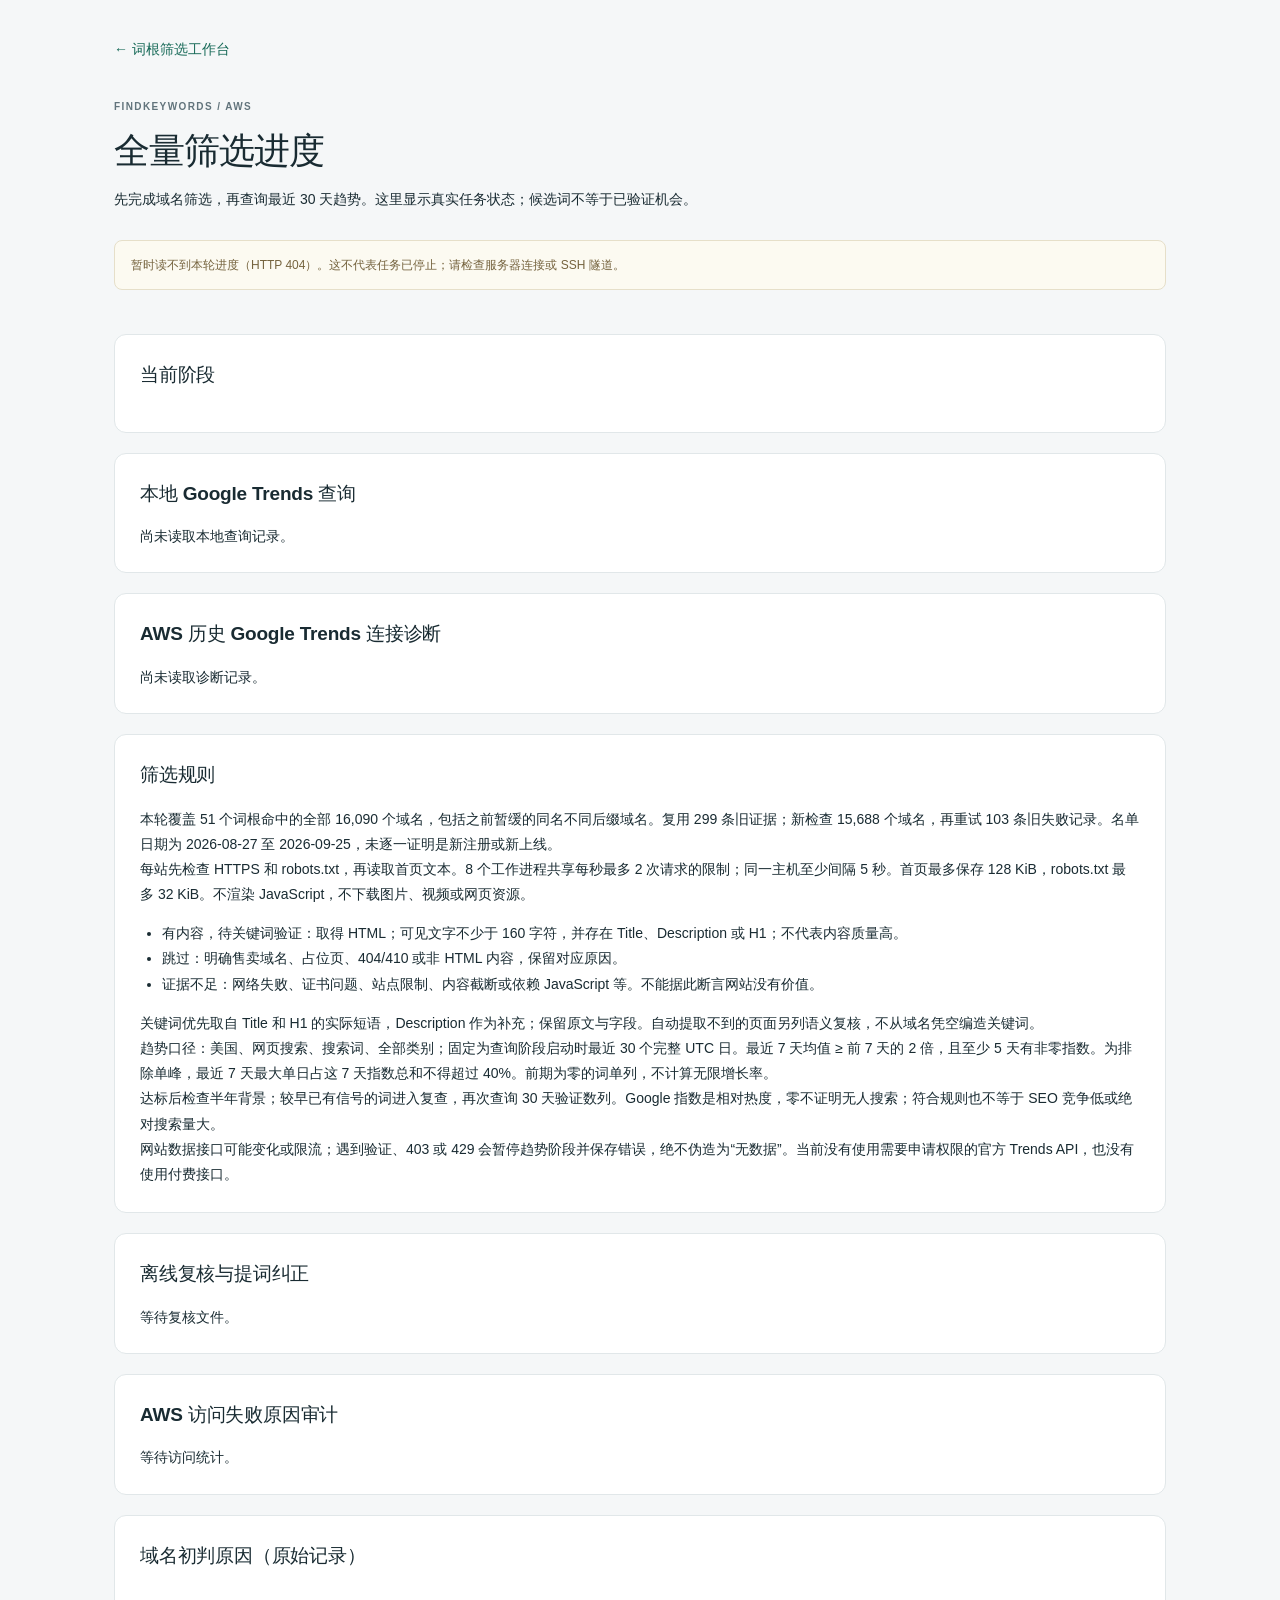
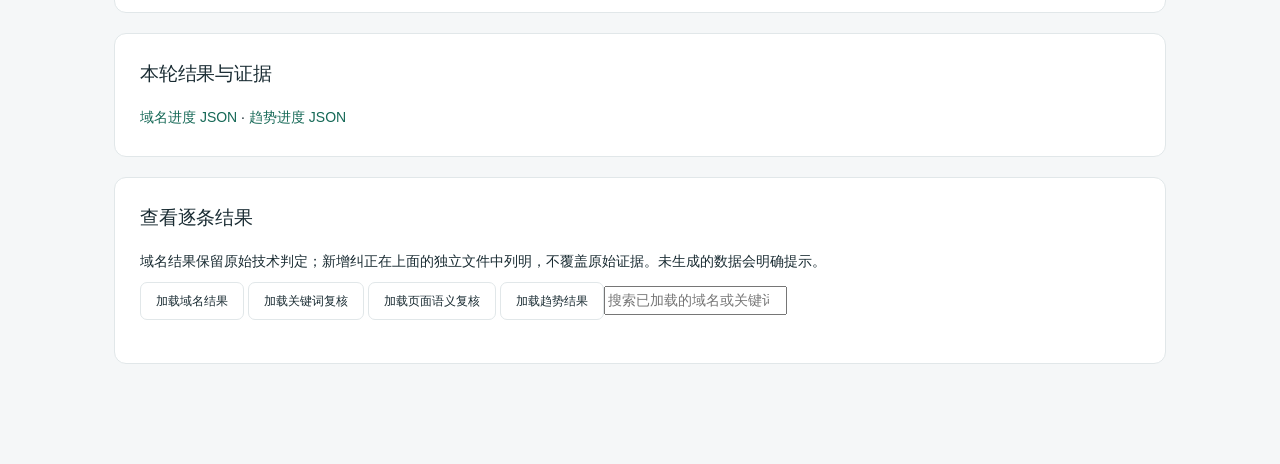
==== commit 56bb49fb: "Track local browser Trends evidence and explicit pause state" ====
--- a/site/full-run.html
+++ b/site/full-run.html
@@ -13,7 +13,8 @@
 <div id="live-state" class="notice" role="status">正在读取服务器记录…</div>
 <section class="run-stats" id="run-stats" aria-label="覆盖进度"></section>
 <section class="panel run-panel"><h2>当前阶段</h2><div id="run-stage"></div></section>
-<section class="panel run-panel"><h2>Google Trends 连接诊断</h2><div id="run-connection">尚未读取诊断记录。</div></section>
+<section class="panel run-panel"><h2>本地 Google Trends 查询</h2><div id="run-local-trends">尚未读取本地查询记录。</div></section>
+<section class="panel run-panel"><h2>AWS 历史 Google Trends 连接诊断</h2><div id="run-connection">尚未读取诊断记录。</div></section>
 <section class="panel run-panel"><h2>筛选规则</h2>
 <p>本轮覆盖 51 个词根命中的全部 16,090 个域名，包括之前暂缓的同名不同后缀域名。复用 299 条旧证据；新检查 15,688 个域名，再重试 103 条旧失败记录。名单日期为 2026-08-27 至 2026-09-25，未逐一证明是新注册或新上线。</p>
 <p>每站先检查 HTTPS 和 robots.txt，再读取首页文本。8 个工作进程共享每秒最多 2 次请求的限制；同一主机至少间隔 5 秒。首页最多保存 128 KiB，robots.txt 最多 32 KiB。不渲染 JavaScript，不下载图片、视频或网页资源。</p>
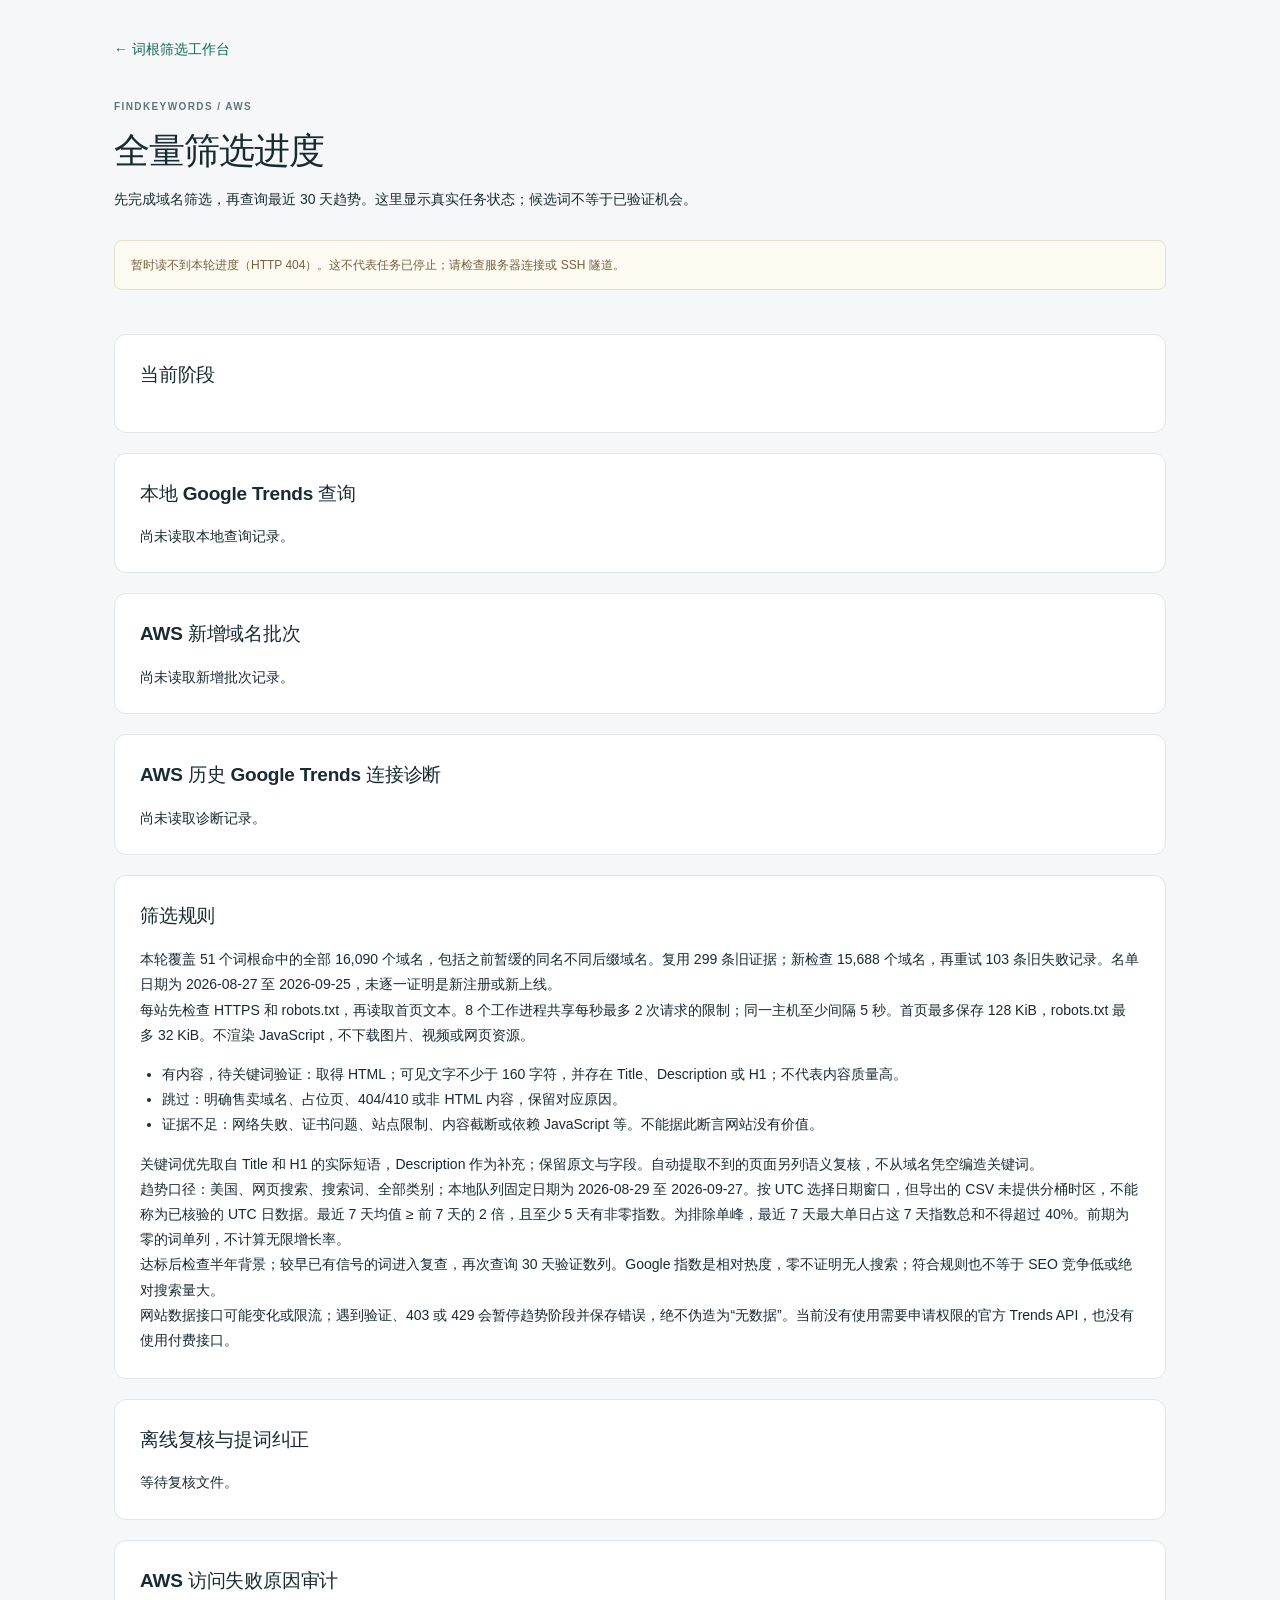
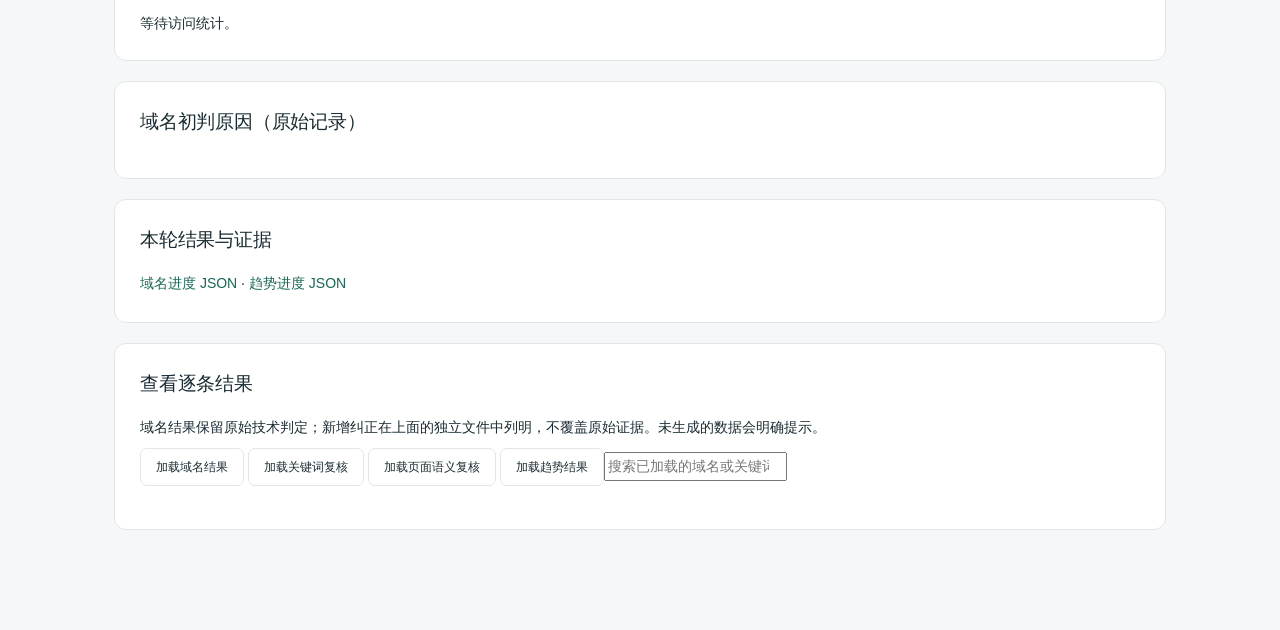
==== commit 1a864581: "Schedule paced local Trends recovery and screen new AWS domain batches" ====
--- a/site/full-run.html
+++ b/site/full-run.html
@@ -14,13 +14,14 @@
 <section class="run-stats" id="run-stats" aria-label="覆盖进度"></section>
 <section class="panel run-panel"><h2>当前阶段</h2><div id="run-stage"></div></section>
 <section class="panel run-panel"><h2>本地 Google Trends 查询</h2><div id="run-local-trends">尚未读取本地查询记录。</div></section>
+<section class="panel run-panel"><h2>AWS 新增域名批次</h2><div id="run-expansion">尚未读取新增批次记录。</div></section>
 <section class="panel run-panel"><h2>AWS 历史 Google Trends 连接诊断</h2><div id="run-connection">尚未读取诊断记录。</div></section>
 <section class="panel run-panel"><h2>筛选规则</h2>
 <p>本轮覆盖 51 个词根命中的全部 16,090 个域名，包括之前暂缓的同名不同后缀域名。复用 299 条旧证据；新检查 15,688 个域名，再重试 103 条旧失败记录。名单日期为 2026-08-27 至 2026-09-25，未逐一证明是新注册或新上线。</p>
 <p>每站先检查 HTTPS 和 robots.txt，再读取首页文本。8 个工作进程共享每秒最多 2 次请求的限制；同一主机至少间隔 5 秒。首页最多保存 128 KiB，robots.txt 最多 32 KiB。不渲染 JavaScript，不下载图片、视频或网页资源。</p>
 <ul><li><strong>有内容，待关键词验证：</strong>取得 HTML；可见文字不少于 160 字符，并存在 Title、Description 或 H1；不代表内容质量高。</li><li><strong>跳过：</strong>明确售卖域名、占位页、404/410 或非 HTML 内容，保留对应原因。</li><li><strong>证据不足：</strong>网络失败、证书问题、站点限制、内容截断或依赖 JavaScript 等。不能据此断言网站没有价值。</li></ul>
 <p>关键词优先取自 Title 和 H1 的实际短语，Description 作为补充；保留原文与字段。自动提取不到的页面另列语义复核，不从域名凭空编造关键词。</p>
-<p>趋势口径：美国、网页搜索、搜索词、全部类别；固定为查询阶段启动时最近 30 个完整 UTC 日。最近 7 天均值 ≥ 前 7 天的 2 倍，且至少 5 天有非零指数。为排除单峰，最近 7 天最大单日占这 7 天指数总和不得超过 40%。前期为零的词单列，不计算无限增长率。</p>
+<p>趋势口径：美国、网页搜索、搜索词、全部类别；本地队列固定日期为 2026-08-29 至 2026-09-27。按 UTC 选择日期窗口，但导出的 CSV 未提供分桶时区，不能称为已核验的 UTC 日数据。最近 7 天均值 ≥ 前 7 天的 2 倍，且至少 5 天有非零指数。为排除单峰，最近 7 天最大单日占这 7 天指数总和不得超过 40%。前期为零的词单列，不计算无限增长率。</p>
 <p>达标后检查半年背景；较早已有信号的词进入复查，再次查询 30 天验证数列。Google 指数是相对热度，零不证明无人搜索；符合规则也不等于 SEO 竞争低或绝对搜索量大。</p>
 <p>网站数据接口可能变化或限流；遇到验证、403 或 429 会暂停趋势阶段并保存错误，绝不伪造为“无数据”。当前没有使用需要申请权限的官方 Trends API，也没有使用付费接口。</p>
 </section>
